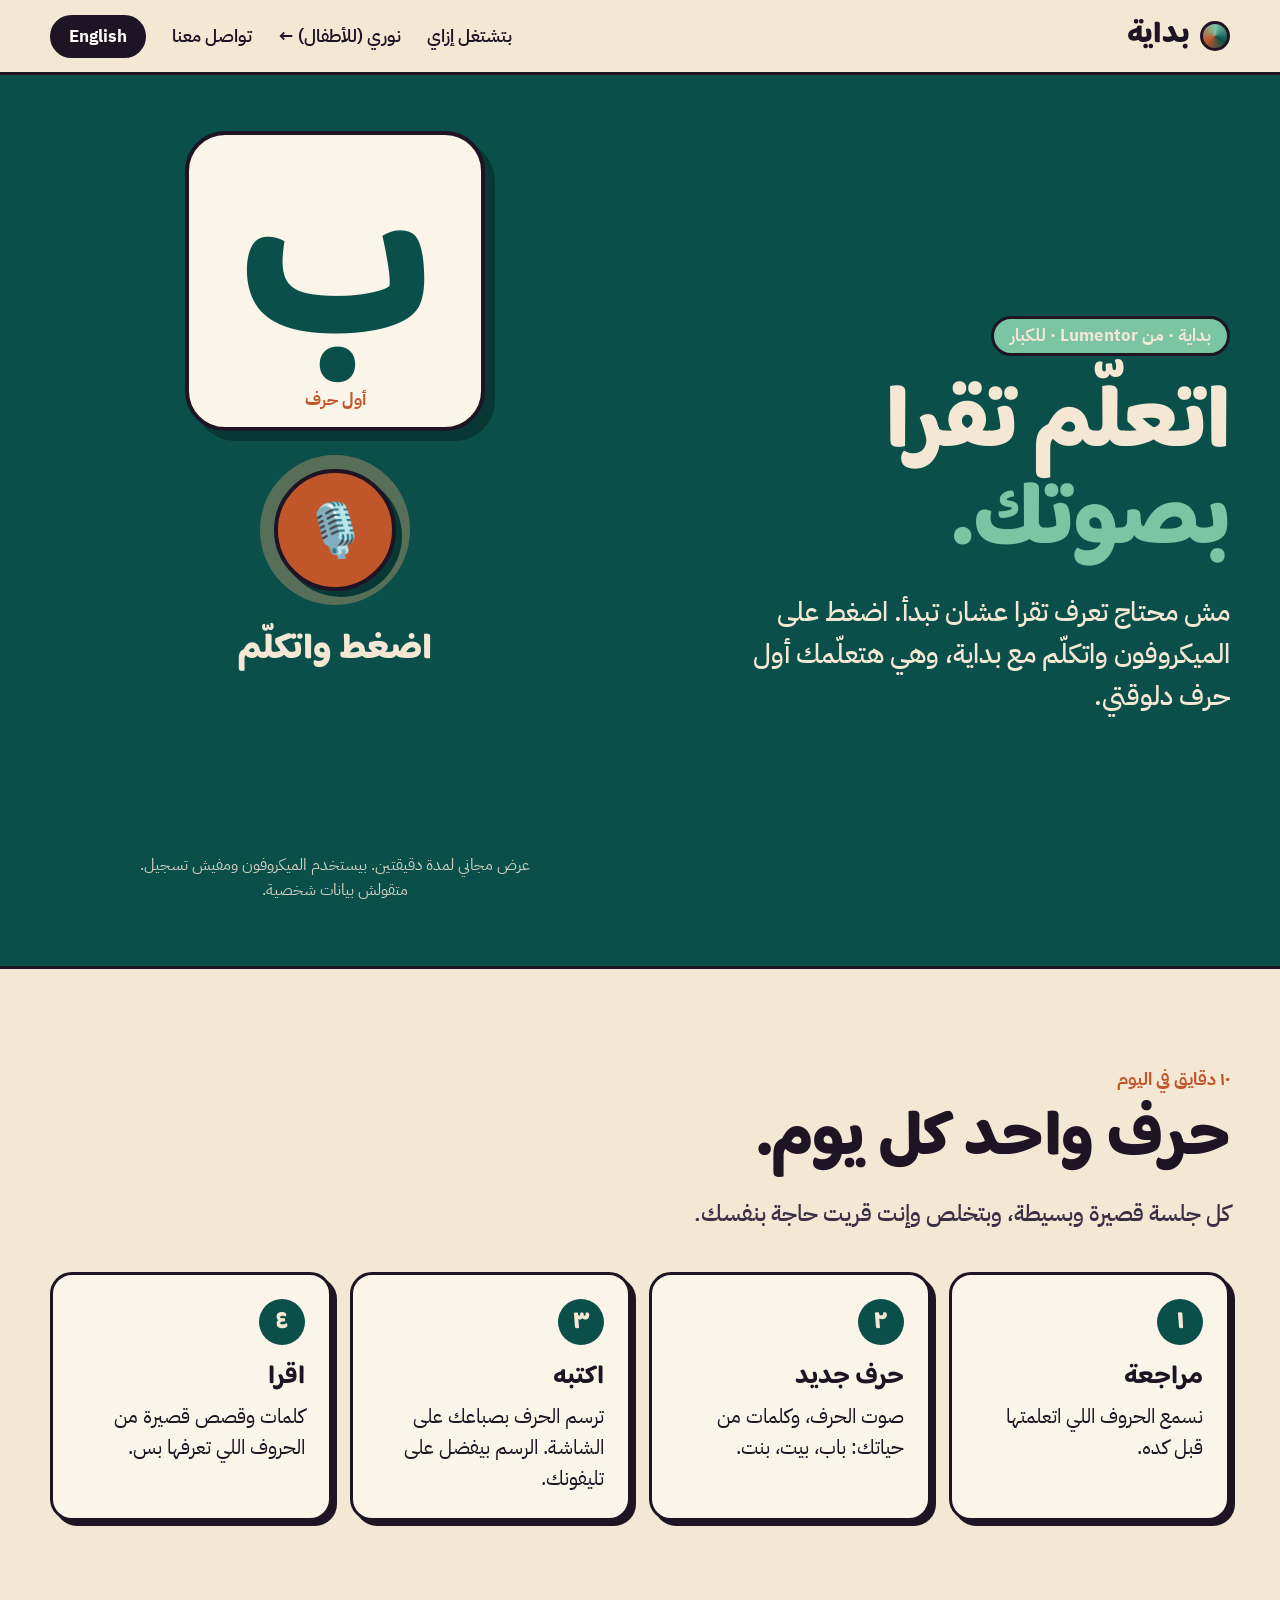
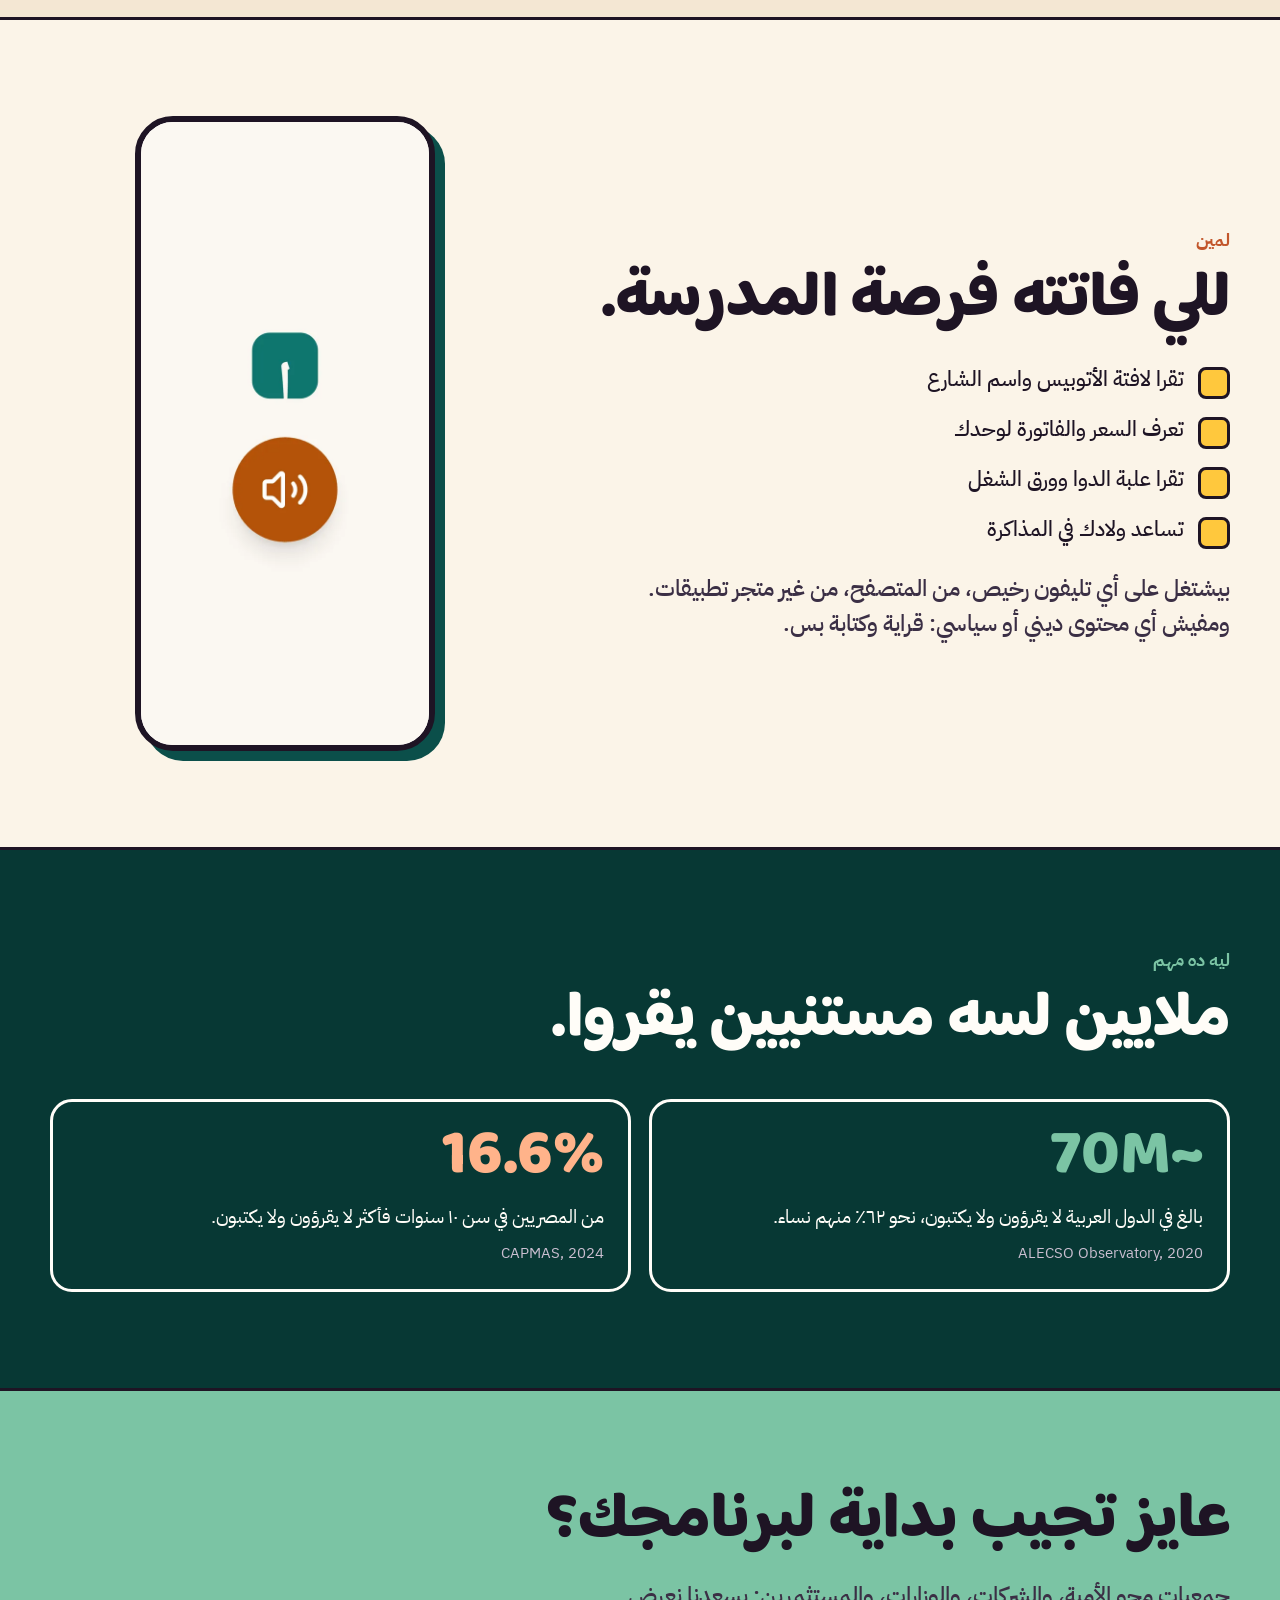
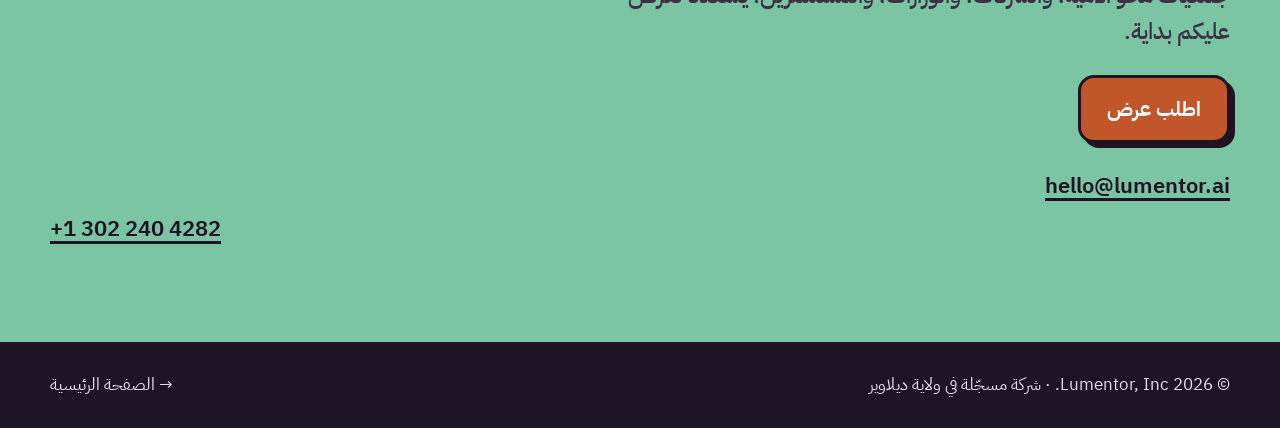
==== bedaya/index.html @ 624ca44f "Split the site: Lumentor home, a Nuri page and a voice-first Bedaya page Home now offers two clear d" ====
<!DOCTYPE html>
<html lang="ar" dir="rtl">
<head>
<meta charset="utf-8">
<meta name="viewport" content="width=device-width, initial-scale=1">
<title>بداية — اتعلّم القراية بالصوت · Bedaya by Lumentor</title>
<meta name="description" content="Bedaya teaches adults who never learned to read and write, by voice, one letter a day. Built for Egypt, Africa and the Arab world.">
<meta property="og:title" content="بداية — Bedaya">
<meta property="og:description" content="اتعلّم القراية والكتابة بالصوت، حرف كل يوم. Learn to read and write by voice.">
<link rel="icon" href="../assets/favicon.png">
<link rel="preconnect" href="https://fonts.googleapis.com">
<link rel="preconnect" href="https://fonts.gstatic.com" crossorigin>
<link href="https://fonts.googleapis.com/css2?family=Baloo+Bhaijaan+2:wght@600;700;800&family=IBM+Plex+Sans+Arabic:wght@400;500;600;700&display=swap" rel="stylesheet">
<link rel="stylesheet" href="../assets/site.css">
<style>
:root{ --sand:#F4E7D3; --sand2:#FBF4E8; --deep:#0B4F4A; --deep2:#073834; --clay:#C2562B; --leaf:#7BC4A4; }
body{background:var(--sand)}
nav{background:rgba(244,231,211,.94)}
.brand .dot{background:conic-gradient(var(--leaf),var(--deep),var(--clay),var(--leaf))}
.btn.primary{background:var(--clay)}
.eyebrow{color:var(--clay)}

/* voice hero */
.vhero{background:var(--deep);color:var(--sand);padding:56px 0 64px;border-bottom:3px solid var(--line)}
.vhero .wrap{display:grid;grid-template-columns:1fr 1fr;gap:40px;align-items:center}
.vhero .kicker{background:var(--leaf)}
.vhero h1{font-size:clamp(50px,7vw,96px);font-weight:800}
.vhero h1 .hl{color:var(--leaf)}
.vhero p.lead{font-size:clamp(21px,2.2vw,27px);margin:20px 0 0;max-width:30ch;font-weight:500;color:#F4E7D3}
.stage{display:flex;flex-direction:column;align-items:center;gap:18px}
.letter{width:min(300px,70vw);aspect-ratio:1;border-radius:40px;background:var(--sand2);border:4px solid var(--line);box-shadow:10px 10px 0 var(--deep2);display:flex;align-items:center;justify-content:center;position:relative}
.letter b{font-family:"Baloo Bhaijaan 2";font-weight:800;font-size:clamp(150px,22vw,220px);line-height:1;color:var(--deep);transition:transform .35s}
.letter b.pop{transform:scale(1.15)}
.letter small{position:absolute;bottom:14px;font-weight:700;font-size:17px;color:var(--clay)}
.micwrap{position:relative;width:150px;height:150px;margin-top:6px}
.halo{position:absolute;inset:0;border-radius:50%;background:var(--leaf);opacity:.35;transform:scale(1);transition:transform .08s linear}
.halo.h2{background:var(--clay);opacity:.25}
.micbtn{position:absolute;inset:14px;border-radius:50%;border:4px solid var(--line);background:var(--clay);color:#fff;font-size:52px;cursor:pointer;box-shadow:6px 6px 0 var(--deep2);display:flex;align-items:center;justify-content:center}
.micbtn.on{background:var(--sand2);color:var(--deep)}
.micbtn:disabled{opacity:.6}
.miclabel{font-family:"Baloo Bhaijaan 2";font-weight:800;font-size:clamp(28px,3vw,36px);text-align:center}
.status{min-height:1.6em;font-weight:600;font-size:19px;text-align:center;color:var(--leaf);max-width:34ch}
.caption{min-height:3.2em;max-width:30ch;text-align:center;font-size:clamp(22px,2.4vw,28px);font-weight:600;line-height:1.45}
.caption .me{display:block;font-size:18px;opacity:.75;font-weight:500;margin-top:6px}
.note{font-size:16px;opacity:.85;text-align:center;max-width:42ch}
@media(max-width:900px){.vhero .wrap{grid-template-columns:1fr}.vhero{text-align:center}.vhero p.lead{margin-inline:auto}.vhero .stage{order:-1}}

/* steps */
.steps{display:grid;grid-template-columns:repeat(4,1fr);gap:18px;margin-top:40px}
.step{background:var(--sand2);border:3px solid var(--line);border-radius:var(--r);padding:24px;box-shadow:5px 5px 0 var(--line)}
.step .n{width:46px;height:46px;border-radius:50%;background:var(--deep);color:var(--sand);display:flex;align-items:center;justify-content:center;font:800 24px "Baloo Bhaijaan 2";margin-bottom:12px}
.step b{display:block;font-family:"Baloo Bhaijaan 2";font-size:26px;margin-bottom:4px}
@media(max-width:900px){.steps{grid-template-columns:1fr 1fr}}
@media(max-width:560px){.steps{grid-template-columns:1fr}}
.forwho{display:grid;grid-template-columns:1fr .7fr;gap:40px;align-items:center}
.phone{width:min(300px,80%);margin:auto;border:6px solid var(--line);border-radius:38px;overflow:hidden;box-shadow:10px 10px 0 var(--deep);background:#fff}
@media(max-width:900px){.forwho{grid-template-columns:1fr}}
#why{background:var(--deep2)}
#why .eyebrow{color:var(--leaf)}
.stat .num{color:var(--leaf)!important}.stat:nth-child(2) .num{color:#FFB38A!important}
#contact{background:var(--leaf)}
</style>
</head>
<body class="ar">
<nav>
  <div class="wrap">
    <a class="brand" href="../"><span class="dot"></span><span class="en">Bedaya</span><span class="ar">بداية</span></a>
    <div class="navlinks">
      <a href="#how"><span class="en">How it works</span><span class="ar">بتشتغل إزاي</span></a>
      <a href="../nuri/"><span class="en">Nuri (children) →</span><span class="ar">نوري (للأطفال) ←</span></a>
      <a href="#contact"><span class="en">Contact</span><span class="ar">تواصل معنا</span></a>
      <button class="lang" id="langBtn" aria-label="Switch language">English</button>
    </div>
  </div>
</nav>

<header class="vhero">
  <div class="wrap">
    <div>
      <span class="kicker"><span class="en">Bedaya · by Lumentor · for adults</span><span class="ar">بداية · من Lumentor · للكبار</span></span>
      <h1 class="ar">اتعلّم تقرا<br><span class="hl">بصوتك.</span></h1>
      <h1 class="en">Learn to read,<br><span class="hl">by voice.</span></h1>
      <p class="lead ar">مش محتاج تعرف تقرا عشان تبدأ. اضغط على الميكروفون واتكلّم مع بداية، وهي هتعلّمك أول حرف دلوقتي.</p>
      <p class="lead en">You don't need to read to start. Tap the microphone and talk to Bedaya. She teaches your first letter right now, in Egyptian Arabic.</p>
    </div>
    <div class="stage">
      <div class="letter" aria-live="polite"><b id="glyph">ب</b><small id="glyphName"><span class="en">your first letter</span><span class="ar">أول حرف</span></small></div>
      <div class="micwrap"><div class="halo" id="haloOut"></div><div class="halo h2" id="haloIn"></div>
        <button class="micbtn" id="mic" aria-label="Talk to Bedaya">🎙️</button></div>
      <div class="miclabel" id="micLabel"><span class="ar">اضغط واتكلّم</span><span class="en">Tap and talk</span></div>
      <div class="status" id="status"></div>
      <div class="caption" id="caption" aria-live="polite"></div>
      <p class="note"><span class="ar">عرض مجاني لمدة دقيقتين. بيستخدم الميكروفون ومفيش تسجيل. متقولش بيانات شخصية.</span><span class="en">A free 2‑minute demo. It uses your microphone and nothing is recorded. Please don't share personal details. Bedaya speaks Arabic.</span></p>
    </div>
  </div>
</header>

<section id="how">
  <div class="wrap">
    <div class="eyebrow"><span class="en">10 minutes a day</span><span class="ar">١٠ دقايق في اليوم</span></div>
    <h2 class="ar">حرف واحد كل يوم.</h2>
    <h2 class="en">One letter a day.</h2>
    <p class="sub ar">كل جلسة قصيرة وبسيطة، وبتخلص وإنت قريت حاجة بنفسك.</p>
    <p class="sub en">Every session is short and simple, and it ends with you reading something yourself.</p>
    <div class="steps">
      <div class="step"><div class="n">١</div><b class="ar">مراجعة</b><b class="en">Warm up</b><span class="ar">نسمع الحروف اللي اتعلمتها قبل كده.</span><span class="en">Hear the letters you already know.</span></div>
      <div class="step"><div class="n">٢</div><b class="ar">حرف جديد</b><b class="en">A new sound</b><span class="ar">صوت الحرف، وكلمات من حياتك: باب، بيت، بنت.</span><span class="en">The letter's sound, with everyday words: door, house, girl.</span></div>
      <div class="step"><div class="n">٣</div><b class="ar">اكتبه</b><b class="en">Trace it</b><span class="ar">ترسم الحرف بصباعك على الشاشة. الرسم بيفضل على تليفونك.</span><span class="en">Draw it with your finger. Your writing stays on your phone.</span></div>
      <div class="step"><div class="n">٤</div><b class="ar">اقرا</b><b class="en">Read it</b><span class="ar">كلمات وقصص قصيرة من الحروف اللي تعرفها بس.</span><span class="en">Words and short stories made only from letters you know.</span></div>
    </div>
  </div>
</section>

<section style="background:var(--sand2);border-block:3px solid var(--line)">
  <div class="wrap forwho">
    <div>
      <div class="eyebrow"><span class="en">Who it's for</span><span class="ar">لمين</span></div>
      <h2 class="ar">للي فاتته فرصة المدرسة.</h2>
      <h2 class="en">For everyone who missed school.</h2>
      <ul class="ticks ar"><li>تقرا لافتة الأتوبيس واسم الشارع</li><li>تعرف السعر والفاتورة لوحدك</li><li>تقرا علبة الدوا وورق الشغل</li><li>تساعد ولادك في المذاكرة</li></ul>
      <ul class="ticks en"><li>Read the bus sign and the street name</li><li>Check a price or a bill on your own</li><li>Read a medicine box or a work form</li><li>Help your children with their homework</li></ul>
      <p class="sub" style="margin-top:22px"><span class="ar">بيشتغل على أي تليفون رخيص، من المتصفح، من غير متجر تطبيقات. ومفيش أي محتوى ديني أو سياسي: قراية وكتابة بس.</span><span class="en">Works on any cheap phone, in the browser, with no app store. No religious or political content: reading and writing only.</span></p>
    </div>
    <div class="phone"><img src="../assets/bedaya-m.webp" alt="Bedaya app: a large letter and a listen button"></div>
  </div>
</section>

<section id="why">
  <div class="wrap">
    <div class="eyebrow"><span class="en">Why it matters</span><span class="ar">ليه ده مهم</span></div>
    <h2 class="en">Millions are still waiting to read.</h2>
    <h2 class="ar">ملايين لسه مستنيين يقروا.</h2>
    <div class="stats" style="grid-template-columns:repeat(auto-fit,minmax(260px,1fr))">
      <div class="stat"><div class="num">~70M</div><p class="en">adults in Arab countries cannot read or write; about 62% are women.</p><p class="ar">بالغ في الدول العربية لا يقرؤون ولا يكتبون، نحو ٦٢٪ منهم نساء.</p><small>ALECSO Observatory, 2020</small></div>
      <div class="stat"><div class="num">16.6%</div><p class="en">of Egyptians aged 10 and over cannot read or write.</p><p class="ar">من المصريين في سن ١٠ سنوات فأكثر لا يقرؤون ولا يكتبون.</p><small>CAPMAS, 2024</small></div>
    </div>
  </div>
</section>

<section id="contact">
  <div class="wrap">
    <h2 class="ar">عايز تجيب بداية لبرنامجك؟</h2>
    <h2 class="en">Bring Bedaya to your programme.</h2>
    <p class="sub ar">جمعيات محو الأمية، والشركات، والوزارات، والمستثمرين: يسعدنا نعرض عليكم بداية.</p>
    <p class="sub en">Literacy NGOs, employers, ministries and investors: we'd love to show you Bedaya.</p>
    <div class="cta" style="margin-top:26px"><a class="btn primary" href="mailto:hello@lumentor.ai?subject=Bedaya%20demo%20request"><span class="en">Request a demo</span><span class="ar">اطلب عرض</span></a></div>
    <div class="lines"><a href="mailto:hello@lumentor.ai">hello@lumentor.ai</a><a href="tel:+13022404282" dir="ltr">+1 302 240 4282</a></div>
  </div>
</section>

<footer>
  <div class="wrap">
    <span>© 2026 Lumentor, Inc. · <span class="en">A Delaware corporation</span><span class="ar">شركة مسجّلة في ولاية ديلاوير</span></span>
    <a href="../" style="text-decoration:none"><span class="en">← Lumentor home</span><span class="ar">→ الصفحة الرئيسية</span></a>
  </div>
</footer>

<script>
const $=id=>document.getElementById(id);
let lang='ar';
function setLang(l){ lang=l; document.body.classList.toggle('ar',l==='ar'); document.documentElement.lang=l; document.documentElement.dir=l==='ar'?'rtl':'ltr'; $('langBtn').textContent=l==='ar'?'English':'عربي'; try{localStorage.setItem('lumentor-lang',l)}catch(e){} if(!live) setStatus(''); }
$('langBtn').onclick=()=>setLang(lang==='ar'?'en':'ar');

/* ---- letter shown on the card, picked up from what Bedaya says ("حرف الباء") ---- */
const LETTERS={'الألف':'ا','ألف':'ا','الباء':'ب','باء':'ب','التاء':'ت','الثاء':'ث','الجيم':'ج','الحاء':'ح','الخاء':'خ','الدال':'د','الذال':'ذ','الراء':'ر','الزاي':'ز','السين':'س','الشين':'ش','الصاد':'ص','الضاد':'ض','الطاء':'ط','الظاء':'ظ','العين':'ع','الغين':'غ','الفاء':'ف','القاف':'ق','الكاف':'ك','اللام':'ل','الميم':'م','ميم':'م','النون':'ن','نون':'ن','الهاء':'ه','الواو':'و','الياء':'ي','البا':'ب','التا':'ت','الرا':'ر','الها':'ه','اليا':'ي','الفا':'ف'};
function spotLetter(t){ const m=t.match(/حرف\s+([ء-ي]+)/); if(!m) return; const g=LETTERS[m[1]]; if(!g||$('glyph').textContent===g) return;
  $('glyph').textContent=g; $('glyphName').innerHTML='<span class="ar">حرف '+m[1].replace(/^ال/,'')+'</span><span class="en">letter '+m[1].replace(/^ال/,'')+'</span>';
  $('glyph').classList.add('pop'); setTimeout(()=>$('glyph').classList.remove('pop'),400); }

/* ---- live voice with the Bedaya agent ---- */
const AGENT='agent_4101m6r4qm95e2h9nx2xa35nqzxr';
let live=null, busy=false, sdk=null, timer=null, raf=0;
function setStatus(ar,en){ $('status').textContent= lang==='ar'?(ar||''):(en||''); }
function ui(on){ $('mic').classList.toggle('on',on); $('mic').textContent= on?'■':'🎙️'; $('mic').setAttribute('aria-label',on?'End':'Talk to Bedaya');
  $('micLabel').innerHTML= on?'<span class="ar">اضغط عشان تنهي</span><span class="en">Tap to end</span>':'<span class="ar">اضغط واتكلّم</span><span class="en">Tap and talk</span>'; }
function clean(t){ return (t||'').replace(/\[[^\]]{1,30}\]\s*/g,'').trim(); }
function pulse(){ if(!live){ $('haloOut').style.transform='scale(1)'; $('haloIn').style.transform='scale(1)'; return; }
  let o=0,i=0; try{ o=live.getOutputVolume()||0; i=live.getInputVolume()||0; }catch(e){}
  $('haloOut').style.transform='scale('+(1+Math.min(o*1.4,.45))+')'; $('haloIn').style.transform='scale('+(1+Math.min(i*1.4,.35))+')'; raf=requestAnimationFrame(pulse); }
async function start(){
  if(busy) return; busy=true; $('mic').disabled=true; $('caption').textContent='';
  setStatus('بنطلب الميكروفون… لو ظهرلك سؤال، اضغط «سماح».','Asking for the microphone… if a prompt appears, tap Allow.');
  try{
    if(!navigator.mediaDevices||!navigator.mediaDevices.getUserMedia){ const e=new Error('nomic'); e.name='NoMic'; throw e; }
    const s=await navigator.mediaDevices.getUserMedia({audio:{echoCancellation:true,noiseSuppression:true}}); s.getTracks().forEach(t=>t.stop());
    setStatus('بنتصل ببداية…','Connecting to Bedaya…');
    if(!sdk) sdk=await import('https://cdn.jsdelivr.net/npm/@elevenlabs/client@1.35.0/+esm');
    let connected=false;
    live=await sdk.Conversation.startSession({ agentId:AGENT, connectionType:'websocket', overrides:{agent:{language:'ar'}},
      onConnect:()=>{ connected=true; ui(true); $('mic').disabled=false; setStatus('اتكلّم براحتك… بداية سامعاك.','Go ahead and speak… Bedaya is listening.'); },
      onModeChange:({mode})=>{ if(live) setStatus(mode==='speaking'?'بداية بتتكلم…':'دورك… اتكلّم.', mode==='speaking'?'Bedaya is speaking…':'Your turn… speak.'); },
      onMessage:({source,message})=>{ const t=clean(message); if(!t||t==='...') return; if(source==='ai'){ $('caption').textContent=t; spotLetter(t); } else { const me=document.createElement('span'); me.className='me'; me.textContent=(lang==='ar'?'إنت: ':'You: ')+t; $('caption').appendChild(me); } },
      onDisconnect:(d)=>{ stop(true, !connected || (d&&d.reason==='error')); },
      onError:(m)=>console.warn('bedaya',m) });
    timer=setTimeout(()=>stop(), 125000); busy=false; pulse();
  }catch(e){
    console.warn(e); live=null; busy=false; $('mic').disabled=false; ui(false);
    if(e.name==='NoMic') setStatus('المتصفح ده مش بيسمح بالميكروفون. افتح lumentor.ai/bedaya في Safari أو Chrome.','This browser can\'t use the microphone. Open lumentor.ai/bedaya in Safari or Chrome.');
    else if(e.name==='NotAllowedError'||e.name==='SecurityError') setStatus('الميكروفون مقفول. اضغط على القفل أو «aA» جنب العنوان، واسمح بالميكروفون، وجرّب تاني.','Microphone blocked. Tap the lock or "aA" by the address, allow the microphone, and try again.');
    else setStatus('مقدرناش نتصل دلوقتي. جرّب تاني بعد دقيقة.','Could not connect right now. Please try again in a minute.');
  }
}
async function stop(fromServer, failed){
  clearTimeout(timer); cancelAnimationFrame(raf); const c=live; live=null; busy=false; $('mic').disabled=false; ui(false); pulse();
  if(c&&!fromServer){ try{ await c.endSession(); }catch(e){} }
  if(failed) setStatus('الاتصال اتقطع. جرّب تاني.','The connection dropped. Please try again.');
  else setStatus('برافو عليك! ارجع بكرة لحرف جديد.','Well done! Come back tomorrow for a new letter.');
}
$('mic').onclick=()=>{ if(live) stop(); else start(); };
let saved=null; try{saved=localStorage.getItem('lumentor-lang')}catch(e){} setLang(saved||'ar');

</script>
</body>
</html>
---- assets/site.css ----
:root{
  --cream:#FFF6E9; --paper:#FFFDF8; --ink:#1E1424; --ink2:#3B2F45;
  --orange:#F25C05; --purple:#8B2FE0; --teal:#0B6B63; --rust:#B4460F;
  --sun:#FFC83D; --line:#1E1424;
  --r:22px;
}
*{box-sizing:border-box;margin:0;padding:0}
html{scroll-behavior:smooth}
body{font-family:"IBM Plex Sans Arabic",system-ui,sans-serif;background:var(--cream);color:var(--ink);font-size:20px;line-height:1.55;-webkit-font-smoothing:antialiased}
h1,h2,h3,.display{font-family:"Baloo Bhaijaan 2",system-ui,sans-serif;line-height:1.08;letter-spacing:-.01em}
a{color:inherit}
img{max-width:100%;display:block}
.wrap{width:min(1180px,100% - 40px);margin-inline:auto}
body.ar .en,body:not(.ar) .ar{display:none!important}

/* nav */
nav{position:sticky;top:0;z-index:20;background:rgba(255,246,233,.92);backdrop-filter:blur(8px);border-bottom:3px solid var(--line)}
nav .wrap{display:flex;align-items:center;justify-content:space-between;height:72px}
.brand{display:flex;align-items:center;gap:10px;font-family:"Baloo Bhaijaan 2";font-weight:800;font-size:30px;text-decoration:none}
.brand .dot{width:30px;height:30px;border-radius:50%;background:conic-gradient(var(--sun),var(--orange),var(--purple),var(--sun));border:3px solid var(--line)}
.navlinks{display:flex;gap:26px;align-items:center;font-weight:600;font-size:18px}
.navlinks a{text-decoration:none}
.navlinks a:hover{text-decoration:underline;text-underline-offset:6px;text-decoration-thickness:3px}
.lang{-webkit-appearance:none;border:3px solid var(--line);background:var(--ink);color:var(--paper);font:700 17px "IBM Plex Sans Arabic";padding:6px 16px;border-radius:99px;cursor:pointer}
@media(max-width:820px){.navlinks a{display:none}}

/* buttons */
.btn{display:inline-flex;align-items:center;gap:10px;font:700 20px "IBM Plex Sans Arabic";padding:16px 26px;border-radius:16px;border:3px solid var(--line);text-decoration:none;cursor:pointer;box-shadow:5px 5px 0 var(--line);transition:transform .12s,box-shadow .12s}
.btn:hover{transform:translate(-2px,-2px);box-shadow:7px 7px 0 var(--line)}
.btn:active{transform:translate(3px,3px);box-shadow:2px 2px 0 var(--line)}
.btn.primary{background:var(--orange);color:#fff}
.btn.light{background:var(--paper);color:var(--ink)}
.btn.talk{background:var(--teal);color:#fff}
.btn.talk.on{background:var(--ink)}
.btn:disabled{opacity:.45;cursor:not-allowed}

/* hero */
.hero{padding:64px 0 40px;overflow:hidden}
.hero .wrap{display:grid;grid-template-columns:1.15fr .85fr;gap:30px;align-items:center}
.kicker{display:inline-block;background:var(--sun);border:3px solid var(--line);border-radius:99px;padding:4px 16px;font-weight:700;font-size:17px;margin-bottom:22px}
.hero h1{font-size:clamp(52px,7.4vw,104px);font-weight:800}
.hero h1 .hl{background:linear-gradient(100deg,var(--orange),var(--purple));-webkit-background-clip:text;background-clip:text;color:transparent}
.hero p.lead{font-size:clamp(21px,2.1vw,26px);margin:24px 0 34px;max-width:34ch;color:var(--ink2);font-weight:500}
.cta{display:flex;gap:16px;flex-wrap:wrap}
.owlstage{position:relative;aspect-ratio:1;max-width:520px;justify-self:center;width:100%}
.owlstage .disc{position:absolute;inset:6%;border-radius:50%;background:var(--sun);border:4px solid var(--line)}
.owlstage .ring{position:absolute;inset:0;border-radius:50%;border:4px dashed var(--line);animation:spin 40s linear infinite}
.owlstage img{position:absolute;inset:8%;width:84%;animation:bob 3.2s ease-in-out infinite;filter:drop-shadow(0 14px 0 rgba(30,20,36,.18))}
.bubble{position:absolute;background:var(--paper);border:3px solid var(--line);border-radius:18px;padding:10px 16px;font-weight:700;font-size:19px;box-shadow:4px 4px 0 var(--line)}
.bubble.b1{top:6%;inset-inline-start:-4%}
.bubble.b2{bottom:10%;inset-inline-end:-4%;background:var(--teal);color:#fff}
@keyframes bob{50%{transform:translateY(-14px)}}
@keyframes spin{to{transform:rotate(360deg)}}
@media(max-width:900px){.hero .wrap{grid-template-columns:1fr}.owlstage{max-width:380px}}

/* robot hero */
.robohero{position:relative;max-width:520px;width:100%;justify-self:center}
.robohero .frame{border:4px solid var(--line);border-radius:40px;overflow:hidden;box-shadow:10px 10px 0 var(--line);background:#4c5673}
.robohero .frame img{width:100%}
.robohero .bubble.b1{top:8%;inset-inline-start:-6%}
.robohero .bubble.b2{bottom:12%;inset-inline-end:-5%}
/* live robot owl (eyes run the same renderer as the hardware) */
.robo{padding:0!important;background:radial-gradient(circle at 50% 30%,#5d6886,#2b3247)!important;overflow:hidden}
.rwrap{position:relative;width:100%;aspect-ratio:1}
.rstage{position:absolute;left:0;top:0;width:560px;height:560px;transform-origin:0 0}
.r-egg{position:absolute;top:250px;left:130px;width:300px;height:230px;background:radial-gradient(ellipse at 32% 22%,#fff 0%,#f3f6fa 30%,#d6dde8 70%,#aeb9ca 100%);border-radius:50% 50% 46% 46%/42% 42% 58% 58%;box-shadow:inset -14px -18px 30px #7f90ab66,inset 10px 10px 24px #ffffffaa,0 14px 30px #0007}
.r-head{position:absolute;top:70px;left:105px;width:350px;height:215px;display:flex;align-items:center;justify-content:center;gap:12px;background:radial-gradient(ellipse at 35% 20%,#fff,#e4e9f1 60%,#b8c2d3);border-radius:50% 50% 44% 44%/56% 56% 44% 44%;box-shadow:inset -12px -16px 26px #7f90ab55,0 10px 24px #0006;transform-origin:50% 100%;z-index:3}
.r-visor{display:flex;gap:10px;padding:14px 18px;background:linear-gradient(#0a0d14,#000);border-radius:70px;border:2px solid #1b2433}
.r-visor canvas{width:128px;height:128px;border-radius:50%;background:#000;display:block}
.r-neck{position:absolute;top:262px;left:225px;width:110px;height:26px;border-radius:12px;background:#2a2f3a;z-index:2}
.r-pill{position:absolute;top:330px;left:258px;width:44px;height:14px;border-radius:7px;background:#38bdf8;box-shadow:0 0 12px #38bdf8;z-index:2}
.r-wing{position:absolute;top:300px;width:46px;height:110px;background:linear-gradient(#ffffff,#c4cddb);border-radius:30px 30px 50px 50px;box-shadow:0 4px 12px #0006;z-index:1}
.r-wl{left:96px;transform-origin:90% 8%}.r-wr{left:418px;transform-origin:10% 8%}
.r-foot{position:absolute;top:470px;width:76px;height:30px;background:radial-gradient(ellipse at 40% 30%,#fff,#c9d1de);border-radius:50%;box-shadow:0 6px 10px #0005;z-index:1}
.r-fl{left:182px}.r-fr{left:302px}
/* robot gallery */
.gal{display:grid;grid-template-columns:1.25fr 1fr;gap:18px}
.gal figure{border:4px solid var(--line);border-radius:28px;overflow:hidden;box-shadow:8px 8px 0 var(--line);background:#4c5673;position:relative}
.gal figure.wide{grid-column:1/-1}
.gal img{width:100%;height:100%;object-fit:cover}
.gal .tag{position:absolute;top:14px;inset-inline-start:14px;background:var(--sun);color:var(--ink);border:3px solid var(--line);border-radius:99px;padding:4px 14px;font-weight:700;font-size:16px}
/* marquee band */
.band{background:var(--ink);color:var(--paper);border-block:3px solid var(--line);overflow:hidden;white-space:nowrap}
.band .track{display:inline-flex;gap:48px;padding:16px 0;animation:marq 34s linear infinite;font-family:"Baloo Bhaijaan 2";font-weight:700;font-size:26px}
.band .track span:nth-child(3n+1){color:var(--sun)}
.band .track span:nth-child(3n+2){color:#FF9A5C}
.band .track span:nth-child(3n){color:#C99BFF}
@keyframes marq{to{transform:translateX(-50%)}}
body.ar .band .track{animation-direction:reverse}

/* sections */
section{padding:96px 0}
.eyebrow{font-weight:700;font-size:18px;letter-spacing:.06em;text-transform:uppercase;color:var(--rust);margin-bottom:12px}
body.ar .eyebrow{letter-spacing:0}
h2{font-size:clamp(40px,5vw,68px);font-weight:800;margin-bottom:22px}
.sub{font-size:23px;color:var(--ink2);max-width:46ch;font-weight:500}

/* demo */
#demo{background:var(--paper);border-block:3px solid var(--line)}
.demo{display:grid;grid-template-columns:.8fr 1.2fr;gap:44px;align-items:start;margin-top:44px}
.demo-owl{position:sticky;top:100px;text-align:center}
.demo-owl .frame{background:var(--cream);border:4px solid var(--line);border-radius:36px;padding:26px;box-shadow:8px 8px 0 var(--line)}
.demo-owl img{width:100%;max-width:300px;margin:auto;transition:transform .25s}
.demo-owl .mood{margin-top:12px;font-weight:700;font-size:18px;color:var(--purple)}
.chips{display:flex;flex-wrap:wrap;gap:10px;margin-bottom:18px}
.chip{-webkit-appearance:none;border:3px solid var(--line);background:var(--paper);color:var(--ink);border-radius:99px;padding:8px 18px;font:600 17px "IBM Plex Sans Arabic";cursor:pointer}
.chip[aria-pressed=true]{background:var(--ink);color:var(--paper)}
.chatbox{background:var(--cream);border:4px solid var(--line);border-radius:28px;padding:22px;min-height:520px;display:flex;flex-direction:column;gap:14px;box-shadow:8px 8px 0 var(--line)}
.chathead{display:flex;justify-content:space-between;align-items:center;gap:10px;flex-wrap:wrap;font-weight:700;font-size:17px;border-bottom:3px dashed var(--line);padding-bottom:12px}
.xp{background:var(--sun);border:3px solid var(--line);border-radius:99px;padding:2px 14px;transition:transform .3s}
.xp.pop{transform:scale(1.25)}
.msg{max-width:86%;padding:14px 18px;border:3px solid var(--line);border-radius:20px;font-size:21px;font-weight:500;opacity:0;transform:translateY(10px);animation:in .35s forwards}
.msg.nuri{background:var(--paper);align-self:flex-start;border-end-start-radius:4px}
.msg.kid{background:var(--teal);color:#fff;align-self:flex-end;border-end-end-radius:4px}
.msg .who{display:block;font-size:15px;font-weight:700;opacity:.85;margin-bottom:2px}
.msg.note{align-self:center;background:transparent;border:0;font-size:16px;color:var(--ink2);font-weight:600;padding:2px}
.typing{align-self:flex-start;display:flex;gap:6px;padding:16px 18px;border:3px solid var(--line);border-radius:20px;background:var(--paper)}
.typing i{width:9px;height:9px;border-radius:50%;background:var(--ink);animation:blink 1s infinite}
.typing i:nth-child(2){animation-delay:.15s}.typing i:nth-child(3){animation-delay:.3s}
@keyframes in{to{opacity:1;transform:none}}
@keyframes blink{50%{opacity:.2}}
.democtl{display:flex;gap:12px;margin-top:20px;flex-wrap:wrap}
.democtl .btn{font-size:18px;padding:12px 20px}
.points{display:grid;grid-template-columns:repeat(3,1fr);gap:18px;margin-top:56px}
.point{background:var(--cream);border:3px solid var(--line);border-radius:var(--r);padding:22px}
.point b{display:block;font-family:"Baloo Bhaijaan 2";font-size:26px;margin-bottom:6px}
@media(max-width:900px){.demo{grid-template-columns:1fr;gap:20px}.demo-owl{position:static}.demo-owl .frame{width:72%;margin:auto}.points{grid-template-columns:1fr}.chatbox{min-height:0;height:380px}}
#chat{overflow-y:auto;scroll-behavior:smooth;flex:1;padding:4px}
.chatbox{max-height:620px}

/* robot */
#robot{background:var(--purple);color:#fff}
#robot .sub{color:#F3E6FF}
#robot .eyebrow{color:var(--sun)}
.robot{display:grid;grid-template-columns:1fr 1fr;gap:48px;align-items:center}
.desk{position:relative;aspect-ratio:4/3;background:#6C1FB8;border:4px solid var(--line);border-radius:36px;overflow:hidden;box-shadow:10px 10px 0 var(--line)}
.desk .lamp{position:absolute;inset-inline-start:50%;top:-30%;width:120%;height:120%;transform:translateX(-50%);background:radial-gradient(closest-side,rgba(255,200,61,.55),transparent);}
body.ar .desk .lamp{transform:translateX(50%)}
.desk .table{position:absolute;bottom:0;left:0;right:0;height:26%;background:var(--rust);border-top:4px solid var(--line)}
.desk img{position:absolute;bottom:18%;left:50%;width:46%;transform:translateX(-50%);animation:bob 3.6s ease-in-out infinite}
.desk .tag{position:absolute;top:16px;inset-inline-start:16px;background:var(--sun);color:var(--ink);border:3px solid var(--line);border-radius:99px;padding:4px 14px;font-weight:700;font-size:16px}
.ticks{list-style:none;margin-top:28px;display:grid;gap:14px}
.ticks li{display:flex;gap:14px;align-items:flex-start;font-size:21px;font-weight:500}
.ticks li::before{content:"";flex:0 0 26px;height:26px;margin-top:4px;border-radius:8px;background:var(--sun);border:3px solid var(--line)}
@media(max-width:900px){.robot{grid-template-columns:1fr}}

/* products */
.cards{display:grid;grid-template-columns:1fr 1fr;gap:28px;margin-top:48px}
.card{border:4px solid var(--line);border-radius:32px;overflow:hidden;box-shadow:8px 8px 0 var(--line);display:flex;flex-direction:column}
.card .top{padding:30px 30px 0;display:flex;gap:22px;align-items:flex-end;min-height:250px}
.card.n .top{background:linear-gradient(135deg,var(--orange),var(--purple));color:#fff}
.card.b .top{background:var(--teal);color:#fff}
.card .top h3{font-size:56px;font-weight:800}
.card .top p{font-size:21px;font-weight:600;margin:6px 0 24px;opacity:.95}
.card .shot{flex:0 0 150px;align-self:flex-end;border:4px solid var(--line);border-bottom:0;border-radius:22px 22px 0 0;overflow:hidden;background:#fff}
.card .body{background:var(--paper);padding:26px 30px 32px;flex:1}
.card ul{list-style:none;display:grid;gap:12px}
.card li{padding-inline-start:30px;position:relative;font-size:20px}
.card li::before{content:"";position:absolute;inset-inline-start:0;top:10px;width:14px;height:14px;border-radius:4px;border:3px solid var(--line)}
.card.n li::before{background:var(--orange)}
.card.b li::before{background:var(--sun)}
@media(max-width:900px){.cards{grid-template-columns:1fr}.card .shot{flex-basis:110px}.card .top h3{font-size:44px}}

/* stats */
#why{background:var(--ink);color:var(--paper)}
#why .sub{color:#E7DCEB}
#why .eyebrow{color:var(--sun)}
.stats{display:grid;grid-template-columns:repeat(4,1fr);gap:18px;margin-top:44px}
.stat{border:3px solid var(--paper);border-radius:var(--r);padding:24px}
.stat .num{font-family:"Baloo Bhaijaan 2";font-weight:800;font-size:clamp(48px,5vw,72px);line-height:1;color:var(--sun)}
.stat:nth-child(2) .num{color:#FF9A5C}.stat:nth-child(3) .num{color:#C99BFF}.stat:nth-child(4) .num{color:#7FE0D3}
.stat p{margin-top:12px;font-size:19px}
.stat small{display:block;margin-top:10px;font-size:15px;color:#CBBFD1}
@media(max-width:900px){.stats{grid-template-columns:1fr 1fr}}
@media(max-width:560px){.stats{grid-template-columns:1fr}}

/* privacy */
.priv{display:grid;grid-template-columns:repeat(3,1fr);gap:22px;margin-top:44px}
.priv div{background:var(--paper);border:3px solid var(--line);border-radius:var(--r);padding:26px;box-shadow:5px 5px 0 var(--line)}
.priv b{display:block;font-family:"Baloo Bhaijaan 2";font-size:28px;margin-bottom:8px}
@media(max-width:900px){.priv{grid-template-columns:1fr}}

/* contact */
#contact{background:var(--sun);border-top:3px solid var(--line)}
.contact{display:grid;grid-template-columns:1.2fr .8fr;gap:40px;align-items:center}
.contact img{width:min(320px,80%);margin:auto}
.lines{margin-top:26px;display:grid;gap:8px;font-size:22px;font-weight:600}
.lines a{text-decoration-thickness:3px;text-underline-offset:5px}
@media(max-width:900px){.contact{grid-template-columns:1fr}}
footer{background:var(--ink);color:#E7DCEB;padding:30px 0;font-size:17px}
footer .wrap{display:flex;justify-content:space-between;gap:16px;flex-wrap:wrap}
@media (prefers-reduced-motion:reduce){*{animation:none!important;transition:none!important}}
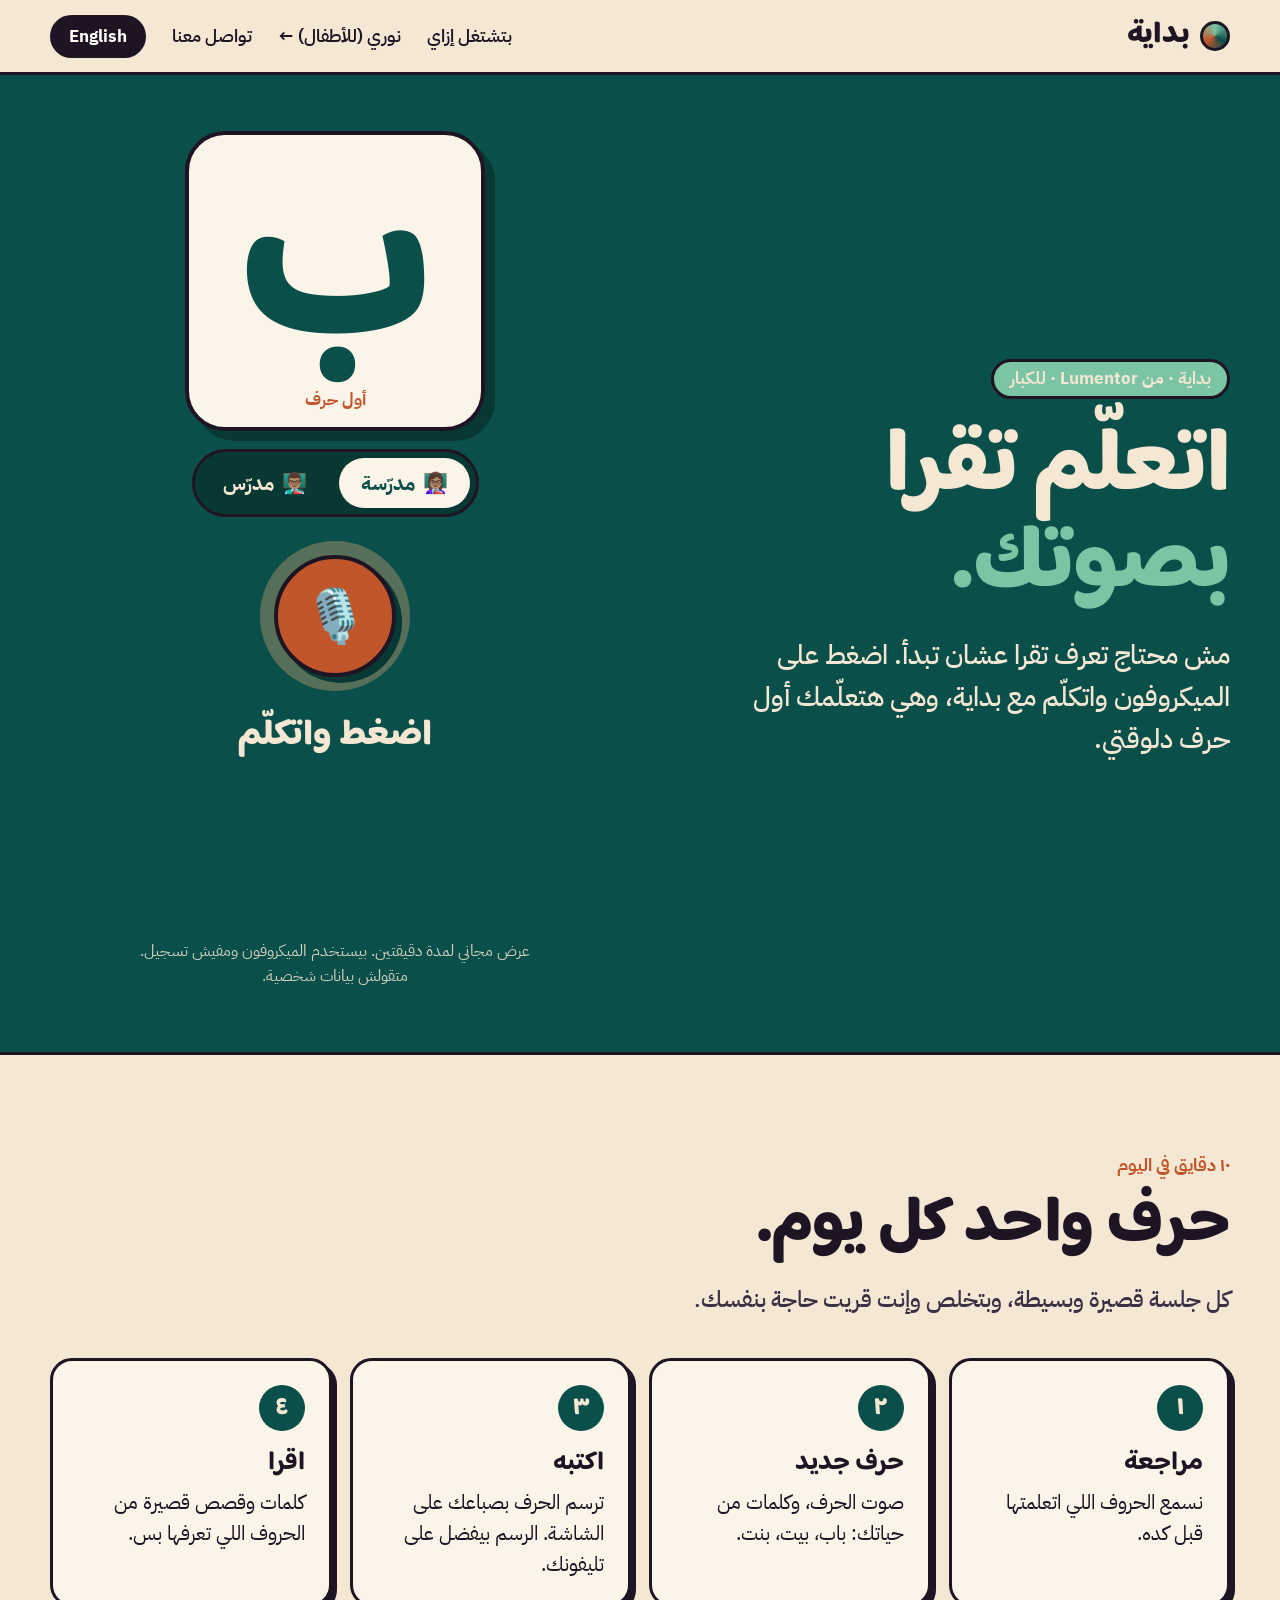
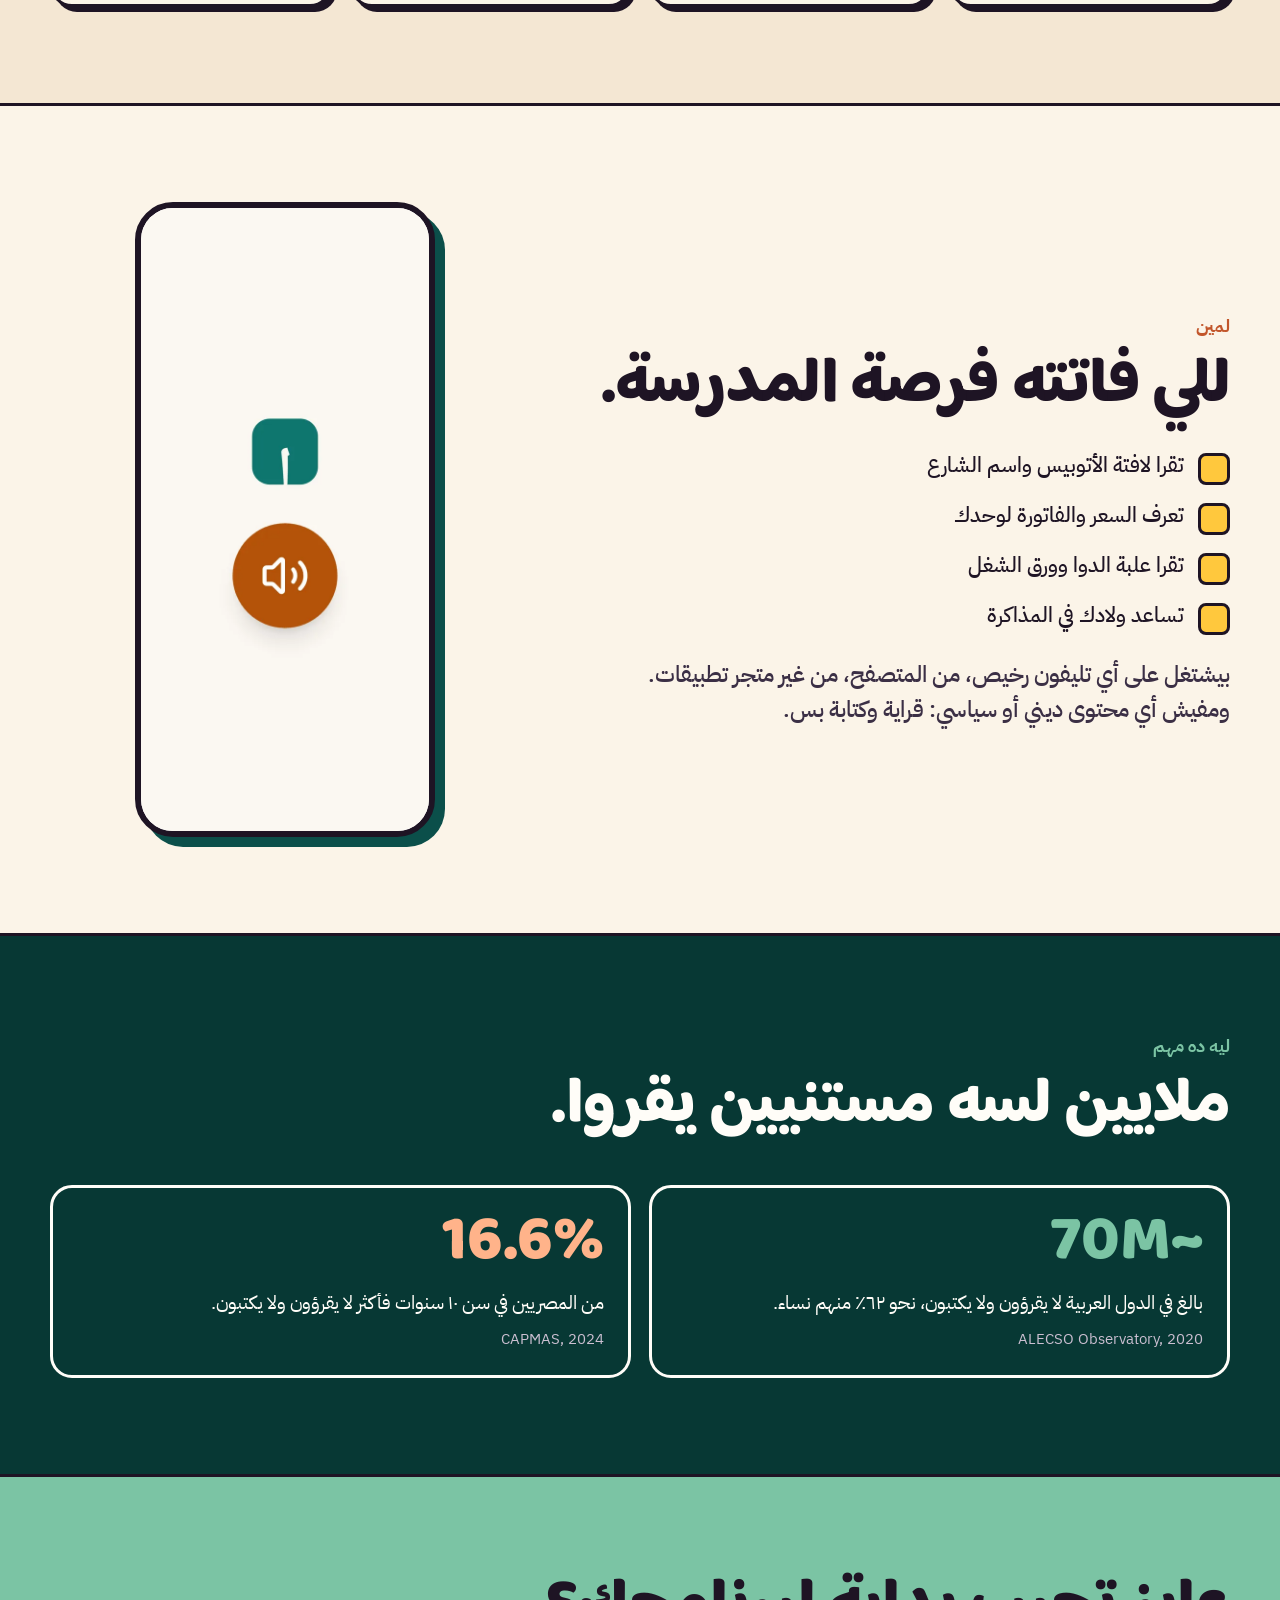
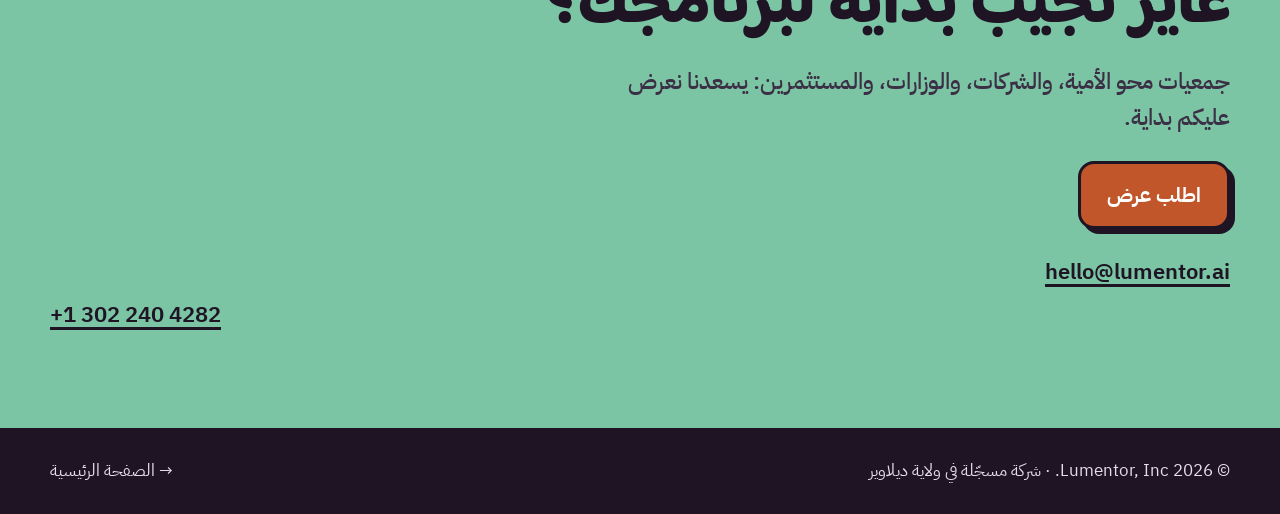
==== commit c1fc3c74: "Bedaya: learner picks a woman teacher (Sawsan) or a man teacher (Mimmo) Co-Authored-By: Claude Opus " ====
--- a/bedaya/index.html
+++ b/bedaya/index.html
@@ -32,6 +32,10 @@
 .letter b{font-family:"Baloo Bhaijaan 2";font-weight:800;font-size:clamp(150px,22vw,220px);line-height:1;color:var(--deep);transition:transform .35s}
 .letter b.pop{transform:scale(1.15)}
 .letter small{position:absolute;bottom:14px;font-weight:700;font-size:17px;color:var(--clay)}
+.pick{display:flex;gap:10px;background:var(--deep2);padding:6px;border-radius:99px;border:3px solid var(--line)}
+.pick button{-webkit-appearance:none;border:0;border-radius:99px;padding:10px 22px;font:700 20px "IBM Plex Sans Arabic";background:transparent;color:var(--sand);cursor:pointer;display:flex;align-items:center;gap:8px}
+.pick button[aria-pressed=true]{background:var(--sand2);color:var(--deep)}
+.pick button:disabled{opacity:.5}
 .micwrap{position:relative;width:150px;height:150px;margin-top:6px}
 .halo{position:absolute;inset:0;border-radius:50%;background:var(--leaf);opacity:.35;transform:scale(1);transition:transform .08s linear}
 .halo.h2{background:var(--clay);opacity:.25}
@@ -85,6 +89,10 @@
     </div>
     <div class="stage">
       <div class="letter" aria-live="polite"><b id="glyph">ب</b><small id="glyphName"><span class="en">your first letter</span><span class="ar">أول حرف</span></small></div>
+      <div class="pick" role="group" aria-label="Teacher voice">
+        <button id="tF" aria-pressed="true"><span aria-hidden="true">👩🏽‍🏫</span><span class="ar">مدرّسة</span><span class="en">Woman teacher</span></button>
+        <button id="tM" aria-pressed="false"><span aria-hidden="true">👨🏽‍🏫</span><span class="ar">مدرّس</span><span class="en">Man teacher</span></button>
+      </div>
       <div class="micwrap"><div class="halo" id="haloOut"></div><div class="halo h2" id="haloIn"></div>
         <button class="micbtn" id="mic" aria-label="Talk to Bedaya">🎙️</button></div>
       <div class="miclabel" id="micLabel"><span class="ar">اضغط واتكلّم</span><span class="en">Tap and talk</span></div>
@@ -169,9 +177,13 @@
 
 /* ---- live voice with the Bedaya agent ---- */
 const AGENT='agent_4101m6r4qm95e2h9nx2xa35nqzxr';
+const VOICES={ female:'mS4cERRqrNy5Kmlx8Udf' /* Sawsan */, male:'jpmzWsrGMTnSHjVCQIrU' /* Mimmo */ };
+let teacher='female'; try{ teacher=localStorage.getItem('bedaya-teacher')||'female'; }catch(e){}
+function setTeacher(t){ teacher=t; $('tF').setAttribute('aria-pressed',t==='female'); $('tM').setAttribute('aria-pressed',t==='male'); try{localStorage.setItem('bedaya-teacher',t)}catch(e){} }
+$('tF').onclick=()=>{ if(!live) setTeacher('female'); }; $('tM').onclick=()=>{ if(!live) setTeacher('male'); }; setTeacher(teacher);
 let live=null, busy=false, sdk=null, timer=null, raf=0;
 function setStatus(ar,en){ $('status').textContent= lang==='ar'?(ar||''):(en||''); }
-function ui(on){ $('mic').classList.toggle('on',on); $('mic').textContent= on?'■':'🎙️'; $('mic').setAttribute('aria-label',on?'End':'Talk to Bedaya');
+function ui(on){ $('tF').disabled=on; $('tM').disabled=on; $('mic').classList.toggle('on',on); $('mic').textContent= on?'■':'🎙️'; $('mic').setAttribute('aria-label',on?'End':'Talk to Bedaya');
   $('micLabel').innerHTML= on?'<span class="ar">اضغط عشان تنهي</span><span class="en">Tap to end</span>':'<span class="ar">اضغط واتكلّم</span><span class="en">Tap and talk</span>'; }
 function clean(t){ return (t||'').replace(/\[[^\]]{1,30}\]\s*/g,'').trim(); }
 function pulse(){ if(!live){ $('haloOut').style.transform='scale(1)'; $('haloIn').style.transform='scale(1)'; return; }
@@ -186,7 +198,7 @@
     setStatus('بنتصل ببداية…','Connecting to Bedaya…');
     if(!sdk) sdk=await import('https://cdn.jsdelivr.net/npm/@elevenlabs/client@1.35.0/+esm');
     let connected=false;
-    live=await sdk.Conversation.startSession({ agentId:AGENT, connectionType:'websocket', overrides:{agent:{language:'ar'}},
+    live=await sdk.Conversation.startSession({ agentId:AGENT, connectionType:'websocket', overrides:{agent:{language:'ar'}, tts:{voiceId:VOICES[teacher]}}, dynamicVariables:{teacher},
       onConnect:()=>{ connected=true; ui(true); $('mic').disabled=false; setStatus('اتكلّم براحتك… بداية سامعاك.','Go ahead and speak… Bedaya is listening.'); },
       onModeChange:({mode})=>{ if(live) setStatus(mode==='speaking'?'بداية بتتكلم…':'دورك… اتكلّم.', mode==='speaking'?'Bedaya is speaking…':'Your turn… speak.'); },
       onMessage:({source,message})=>{ const t=clean(message); if(!t||t==='...') return; if(source==='ai'){ $('caption').textContent=t; spotLetter(t); } else { const me=document.createElement('span'); me.className='me'; me.textContent=(lang==='ar'?'إنت: ':'You: ')+t; $('caption').appendChild(me); } },
